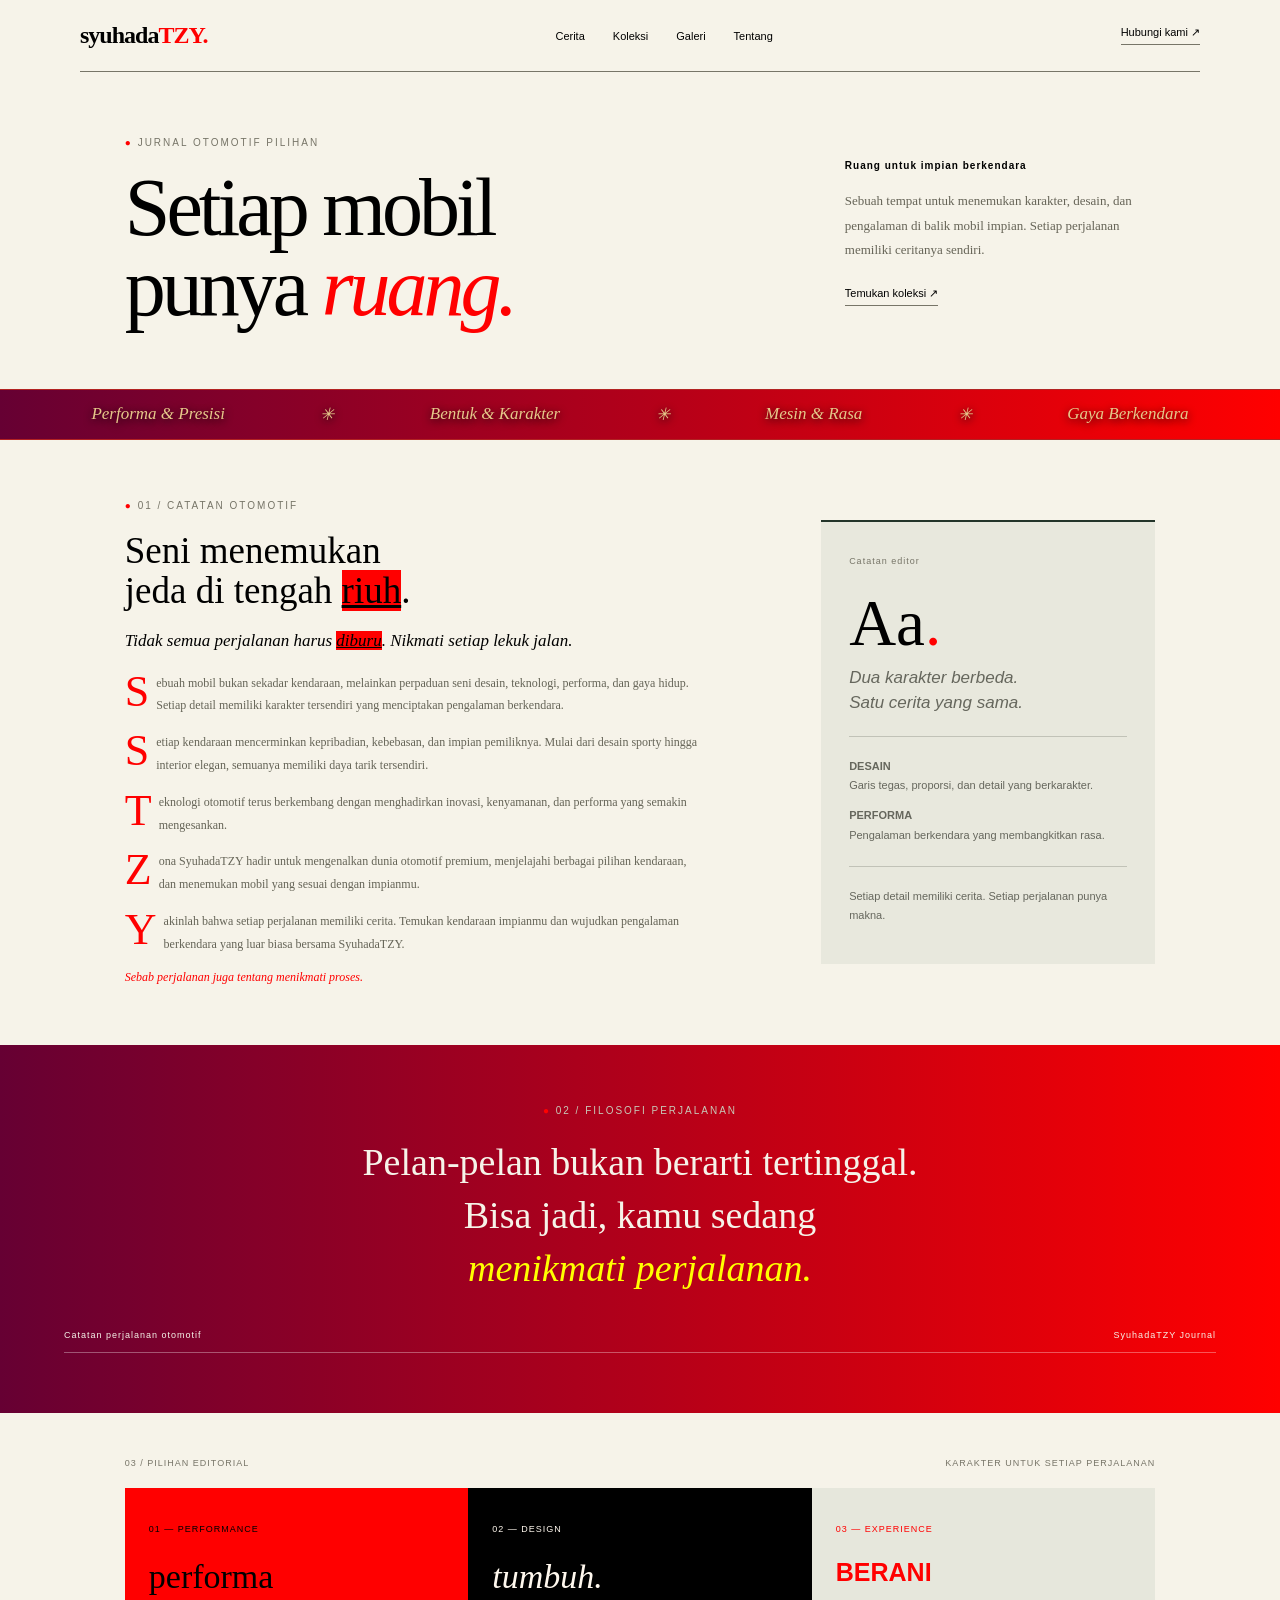
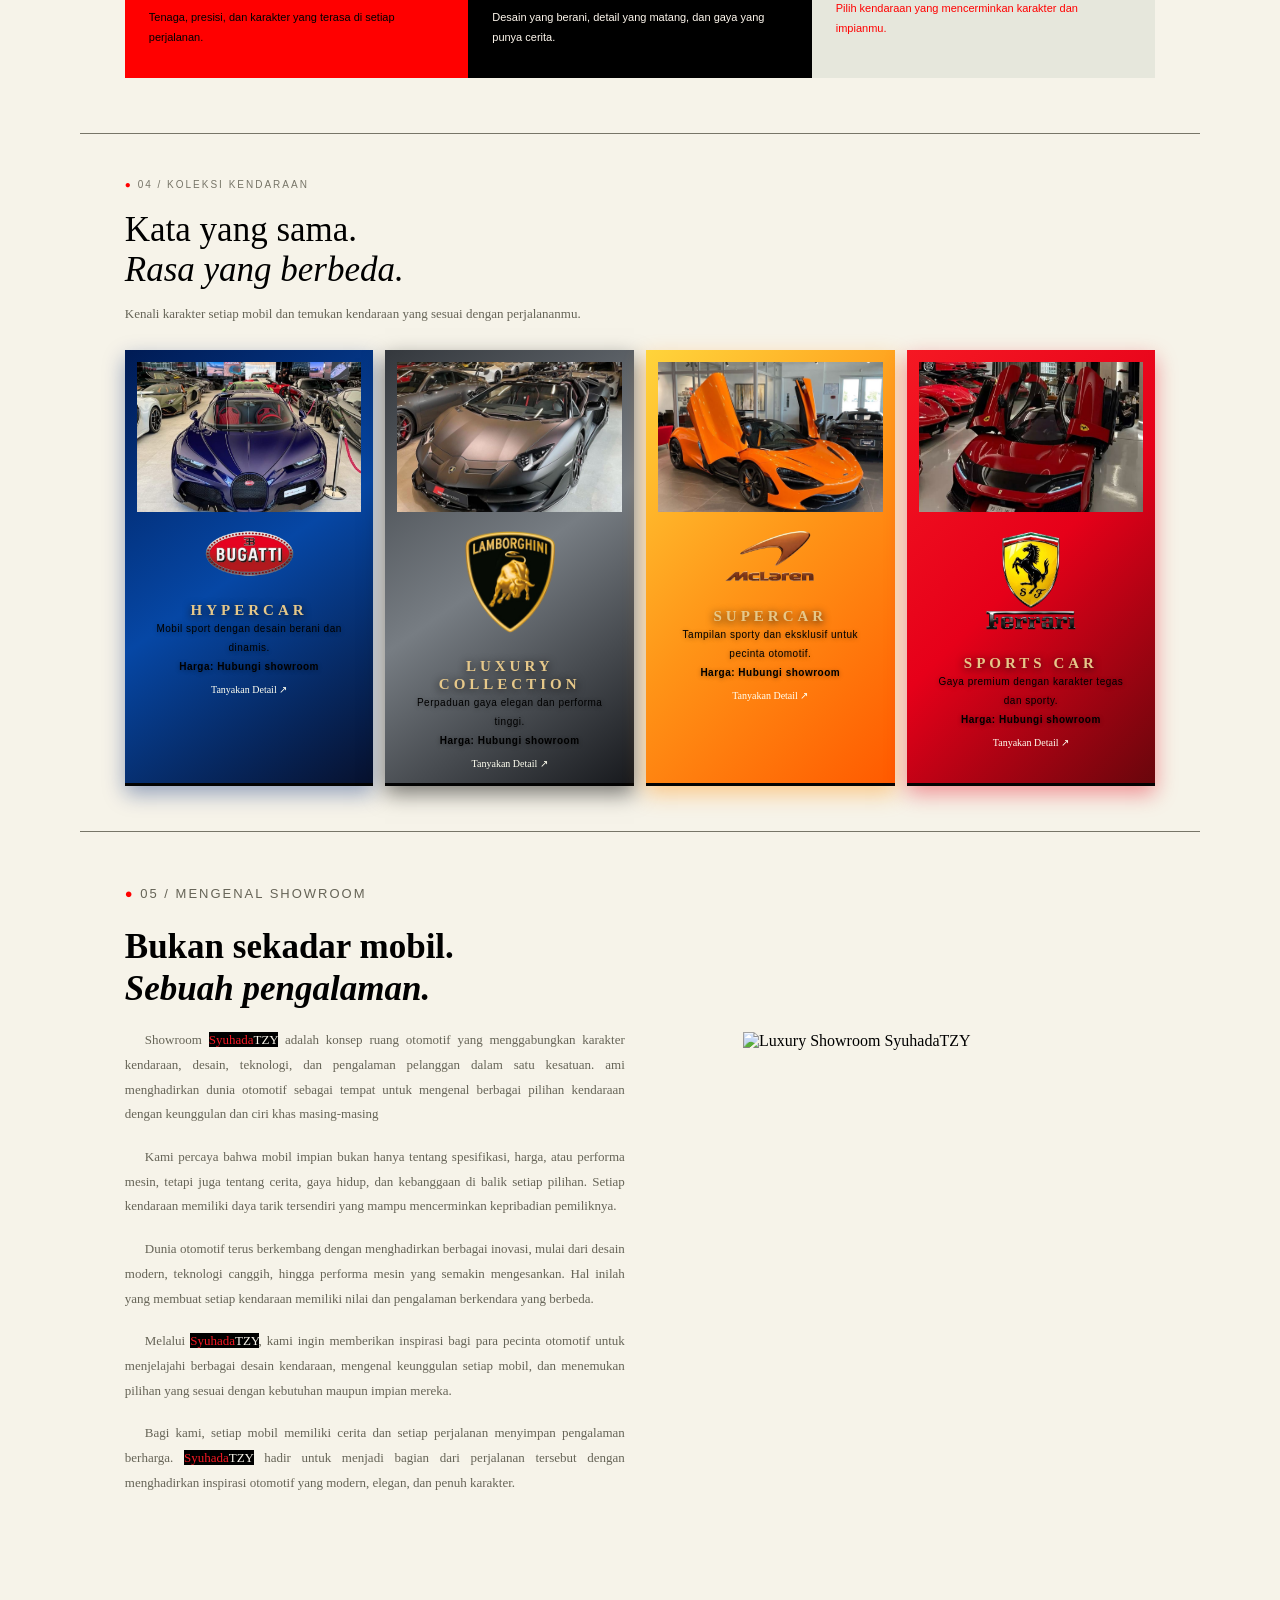
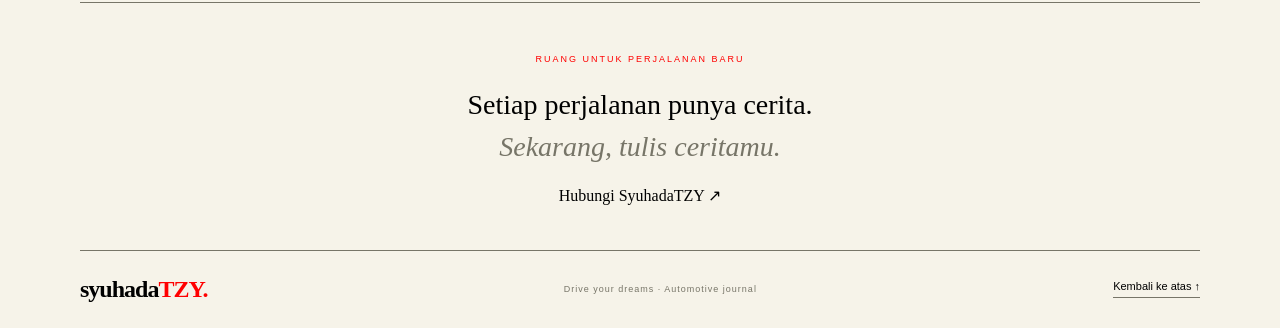
==== C1-WEBPRO/index.html @ 05272161 "Add files via upload" ====
<!DOCTYPE html>
<html lang="id">
<head>
<meta charset="UTF-8">
<meta name="viewport" content="width=device-width, initial-scale=1.0">
<title>SyuhadaTZY — Automotive Journal</title>

<style>
/*  Bahan Utama PENGATURAN DASAR  */
* {
    margin: 0;
    padding: 0;
    box-sizing: border-box;
}

html {
    scroll-behavior: smooth;
}

body {
    background: #f6f3e9;
    color: #000000;
    font-family: Georgia, "Times New Roman", serif;
}

a {
    color: inherit;
    text-decoration: none;
}

.container {
    width: 88%;
    max-width: 1120px;
    margin: auto;
}

/*  Bahan Judul  */
header {
    display: flex;
    justify-content: space-between;
    align-items: center;
    padding: 22px 0;
    border-bottom: 1px solid #777568;
}

.logo {
    font-size: 24px;
    font-weight: bold;
    letter-spacing: -1px;
}

.logo span {
    color: #FF0000;
}

nav {
    display: flex;
    gap: 28px;
}

nav a {
    font-family: Arial, sans-serif;
    font-size: 11px;
}

nav a:hover {
    color: #FF0000;
}

/*  Bahan BARIS 1 JURNAL  */
.hero {
    display: grid;
    grid-template-columns: 1.5fr 0.7fr;
    gap: 55px;
    align-items: center;
    padding: 65px 4% 60px;
}

.label {
    font-family: Arial, sans-serif;
    font-size: 10px;
    letter-spacing: 2px;
    color: #777568;
    margin-bottom: 20px;
    text-transform: uppercase;
}

.label::before {
    content: "● ";
    color: #FF0000;
}

.hero h1 {
    font-size: clamp(48px, 7vw, 82px);
    line-height: 0.98;
    letter-spacing: -4px;
    font-weight: normal;
}

.hero h1 em {
    color: #FF0000;
}

.hero-note h3 {
    font-family: Arial, sans-serif;
    font-size: 10px;
    letter-spacing: 1px;
    margin-bottom: 18px;
}

.hero-note p {
    font-size: 13px;
    line-height: 1.9;
    color: #666457;
    margin-bottom: 20px;
}

.link {
    display: inline-block;
    font-family: Arial, sans-serif;
    font-size: 11px;
    border-bottom: 1px solid #777568;
    padding-bottom: 5px;
}

/* Bahan BARIS 2 MENU Merah Kecil  */
.ribbon {
    display: flex;
    justify-content: space-around;
    align-items: center;
    gap: 15px;
    padding: 14px 4%;
    background: linear-gradient(90deg,
    #660033,
    #6e0030,
    #75002e,
    #7d002b,
    #850029,
    #8c0026,
    #940024,
    #9c0021,
    #a3001f,
    #ab001c,
    #b2001a,
    #ba0017,
    #c20014,
    #c90012,
    #d1000f,
    #d9000d,
    #e0000a,
    #e80008,
    #f00005,
    #f70003,
    #ff0000);
    border-top: 1px solid #B22222;
    border-bottom: 1px solid #B22222;
    overflow: hidden;
}

.ribbon span {
    white-space: nowrap;
    font-size: 17px;
    font-style: italic;
    color: #E6C88A;
    text-shadow: 0 2px 8px rgba(14, 13, 13, 0.973);
}

/* Bahan BARIS 3 CATATAN OTOMOTIF */
.feature {
    display: grid;
    grid-template-columns: 1.2fr 0.7fr;
    gap: 12%;
    align-items: center;
    padding: 60px 4%;
}

.feature h2 {
    font-size: 37px;
    font-weight: normal;
    line-height: 1.1;
    margin-bottom: 16px;
s {background-color: #ff0000; text-decoration: underline; text-decoration-color: #000000; }  
}



.lead {
    font-size: 17px;
    font-style: italic;
    line-height: 1.5;
    margin-bottom: 18px;
s {background-color: #ff0000; text-decoration: underline; text-decoration-color: #000000; }
}

.article-text {
    font-size: 12px;
    color: #656457;
    line-height: 1.9;
    margin-bottom: 14px;
}

.article-text::first-letter {
    float: left;
    font-size: 44px;
    color: #FF0000;
    padding-right: 7px;
    line-height: 0.9;
}

.red-text {
    color: #FF0000;
    font-size: 12px;
    font-style: italic;
}

/* Bahan BARIS 3 KECIL CATATAN EDITOR */
.spec-card {
    background: #e8e8dd;
    padding: 28px;
    border-top: 2px solid #24352a;
}

.spec-card small {
    font-family: Arial, sans-serif;
    font-size: 9px;
    letter-spacing: 1px;
    color: #777568;
}

.spec-card h2 {
    font-size: 65px;
    margin: 20px 0 5px;
}

.spec-card h2 span {
    color: #FF0000;
}

.spec-card .quote-text {
    font-size: 17px;
    font-style: italic;
    line-height: 1.5;
}

.spec-card hr {
    border: none;
    border-top: 1px solid #c1c2b7;
    margin: 20px 0;
}

.spec-card p {
    font-family: Arial, sans-serif;
    font-size: 11px;
    line-height: 1.8;
    color: #66675d;
    margin-bottom: 10px;
}

.spec-card {
    transition: 0.4s ease;
}

.spec-card:hover {
    background-color: #e8e8dd; color: #ff0000;
    box-shadow: 0 15px 30px rgba(0,0,0,0.35);
}

/* Bahan BARIS 4 MENU Merah Besar */
.quote {
    background: linear-gradient(90deg,
    #660033,
    #6e0030,
    #75002e,
    #7d002b,
    #850029,
    #8c0026,
    #940024,
    #9c0021,
    #a3001f,
    #ab001c,
    #b2001a,
    #ba0017,
    #c20014,
    #c90012,
    #d1000f,
    #d9000d,
    #e0000a,
    #e80008,
    #f00005,
    #f70003,
    #ff0000);
    color: #f6f3e9;
    text-align: center;
    padding: 60px 5%;
}

.quote .label {
    color: #c7c8b8;
}

.quote h2 {
    font-size: clamp(25px, 4vw, 38px);
    font-weight: normal;
    line-height: 1.4;
}

.quote h2 em {
    color: #FFFF00;
}

.quote-bottom {
    display: flex;
    justify-content: space-between;
    gap: 15px;
    margin-top: 35px;
    padding-bottom: 12px;
    border-bottom: 1px solid #ffffff55;
    font-family: Arial, sans-serif;
    font-size: 9px;
    letter-spacing: 1px;
}

/* Bahan BARIS 5 PILIHAN EDITORIAL */
.collection {
    padding: 45px 4% 55px;
}

.collection-heading {
    display: flex;
    justify-content: space-between;
    gap: 15px;
    margin-bottom: 20px;
}

.collection-heading p {
    font-family: Arial, sans-serif;
    font-size: 9px;
    letter-spacing: 1px;
    color: #777568;
    text-transform: uppercase;
}

.cards {
    display: grid;
    grid-template-columns: repeat(3, 1fr);
}

.card {
    padding: 28px 22px;
    min-height: 180px;
}

.card:nth-child(1) {
    background: #FF0000;
    color: #000000;
}

.card:nth-child(2) {
    background: #000000;
    color: #fff8ee;
}

.card:nth-child(3) {
    background: #e6e7dc;
    color: #FF0000;
}

.card small {
    font-family: Arial, sans-serif;
    font-size: 9px;
    letter-spacing: 1px;
}

.card h3 {
    font-size: 34px;
    margin: 22px 0 12px;
    font-weight: normal;
}

.card:nth-child(2) h3 {
    font-style: italic;
}

.card:nth-child(3) h3 {
    font-family: Arial, sans-serif;
    font-weight: bold;
    font-size: 25px;
}

.card p {
    font-family: Arial, sans-serif;
    font-size: 11px;
    line-height: 1.8;
}

.card {
    border: 2px solid transparent;
    transition: all 0.4s ease;
}

.card:nth-child(1):hover {
    background: #FF0000; 

    border-color: #E6C88A;
    transform: translateY(-8px);

    box-shadow:
        0 0 5px #ff3030,
        0 0 15px #ff3030,
        0 0 30px #ff0000cc;
}

.card:nth-child(2):hover {
    background: #000000;

    border-color: #E6C88A;
    transform: translateY(-8px);

    box-shadow:
        0 0 5px #a1a1a1,
        0 0 15px #444444,
        0 0 30px #000000c5;
}

.card:nth-child(3):hover {
    background: #e6e7dc;

    border-color: #E6C88A;
    transform: translateY(-8px);

    box-shadow:
        0 0 5px #ffffff,
        0 0 15px #dddddd,
        0 0 30px #ffffffb3;
}


.card:hover h2,
.card:hover h3,
.card:hover p {
    background: linear-gradient(
        90deg,
        #ff1744,
        #ff9100,
        #ffee00,
        #00e676,
        #00b0ff,
        #651fff,
        #e040fb
    );

    -webkit-background-clip: text;
    -webkit-text-fill-color: transparent;
    background-clip: text;

    transition: 0.4s ease;
}

/* Bahan BARIS 6 KOLEKSI KENDARAAN */
.gallery {
    padding: 45px 4%;
    border-top: 1px solid #777568;
}

.gallery h2 {
    font-size: 35px;
    font-weight: normal;
    margin: 12px 0;
}

.gallery-intro {
    font-size: 13px;
    color: #666457;
    line-height: 1.8;
    margin-bottom: 25px;
}

.cars {
    display: grid;
    grid-template-columns: repeat(3, 1fr);
    gap: 18px;
}



.car {
    border-bottom: 1px solid #777568;
    padding-bottom: 18px;
}


.car img {
    width: 100%;
    height: 190px;
    object-fit: cover;
    display: block;
    margin-bottom: 15px;
}


.car small {
    font-family: Arial, sans-serif;
    font-size: 9px;
    letter-spacing: 1px;
    color: #000000;
}

.car h3 {
    font-size: 23px;
    margin: 8px 0;
}

.car p {
    font-family: Arial, sans-serif;
    font-size: 10px;
    line-height: 1.8;
    color: #000000;
}

.cars {
    display: grid;
    grid-template-columns: repeat(4, minmax(0, 1fr));
    gap: 12px;
    width: 100%;
}

.car {
    min-width: 0;
    padding: 12px;
    text-align: center;
    background: #e8e8dd;
    border-bottom: 3px solid #030303;
}

/* Bahan Warna Kolom Mobil */
.car:nth-child(1) {
    background: linear-gradient(
        145deg,
        #001B54,
        #0647A5,
        #07112E
    );
    box-shadow: 0 8px 20px rgba(0, 40, 120, 0.4);
    color: #FFFFFF;
}


.car:nth-child(2) {
    background: linear-gradient(
        145deg,
        #34383D,
        #777D83,
        #17191D
    );
    box-shadow: 0 8px 20px rgba(0, 0, 0, 0.5);
    color: #FFFFFF;
}

.car:nth-child(3) {
    background: linear-gradient(
        135deg,
        #FFD43B,
        #FF9417,
        #FF5A00
    );
    box-shadow: 0 8px 20px rgba(255,148,23,0.45);
    color: #FFFFFF;
}

.car:nth-child(4) {
    background: linear-gradient(
        135deg,
        #f51823,
        #E60019,
        #69060c
    );
    box-shadow: 0 8px 20px rgba(230,0,25,0.4);
    color: #FFFFFF;
}

.car {
    transition: 0.4s ease;
}

.car:hover {
    transform: translateY(-8px);
    box-shadow: 0 15px 30px rgba(0,0,0,0.35);
}

/* Bahan Gambar Mobil */
.car > img {
    display: block;
    width: 100%;
    height: 150px;
    object-fit: cover;
    margin-bottom: auto;
}

/* Bahan Logo merek mobil */
.car .car-logo {
    margin: 10px;
    display: inline-block;
    width: 40%;
    max-width: 100%;
    height: auto;
    object-fit: contain;
}
br

/* Bahan Tulisan dan deskripsi */
.car h3 {
    margin: auto 0;
}

.car small {
     font-family: 'Georgia', serif;
    font-size: 15px;
    font-weight: bold;
    letter-spacing: 4px;
    color: #E6C88A;
    text-shadow: 0 2px 8px rgba(14, 13, 13, 0.973);
}

.car p {
    font-family: 'Segoe UI', Arial, sans-serif;
    font-size: 10px;
    font-weight: 400;
    line-height: 1.9;
    letter-spacing: 0.5px;
    color: #000000;
    text-align: center;
    text-shadow: 0 1px 4px rgba(0,0,0,0.35);
    padding: 0 12px;
}

.car a {
    display: inline-block;
    font-size: 10px;
    color:ivory;
    margin-top: 8px;
}


/* Tampilan HP */
@media (max-width: 600px) {
    .cars {
        grid-template-columns: repeat(2, minmax(0, 1fr));
    }
}

/* Bahan BARIS 7 MENGENAL/TENTANG SHOWROOM */
.about {
    border-top: 1px solid #777568;
    padding: 50px 4%;
    display: flex;
    flex-direction: row;
    align-items: flex-start;
    gap: 40px;
    box-sizing: border-box;
}

.about-text {
    flex: 1;
    min-width: 0;
}


.about h2 {
    font-size: 35px;
    line-height: 1.2;
    margin-bottom: 18px;
}


.about p {
    max-width: 500px;
    font-size: 13px;
    color: #666457;
    line-height: 1.9;
    text-align: justify;
    text-indent: 20px;
}


.about .label {
    text-indent: 0;
}


.about-image {
    width: 40%;
    flex-shrink: 0;
    margin-top: 150px;
}

.about-image img {
    width: 100%;
    height: 520px;
    display: block;
    object-fit: cover;
    object-position: center;
}


@media (max-width: 768px) {
    .about {
        flex-direction: column;
    }

    .about-text,
    .about-image {
        width: 100%;
        flex: 0 0 100%;
    }
}
/* Bahan PENUTUP */
.closing {
    border-top: 1px solid #777568;
    text-align: center;
    padding: 45px 15px;
}

.closing small {
    font-family: Arial, sans-serif;
    color: #FF0000;
    font-size: 9px;
    letter-spacing: 2px;
}

.closing h2 {
    font-size: 28px;
    line-height: 1.5;
    font-weight: normal;
    margin: 18px 0;
}

.closing h2 em {
    color: #777568;
}

/* Bahan FOOTER */
footer {
    display: flex;
    justify-content: space-between;
    align-items: center;
    gap: 20px;
    padding: 25px 0;
    border-top: 1px solid #777568;
}

footer p {
    font-family: Arial, sans-serif;
    font-size: 9px;
    letter-spacing: 1px;
    color: #777568;
}

/* Bahan pergerakan RESPONSIVE  */
@media (max-width: 700px) {
    .container {
        width: 90%;
    }

    header {
        flex-wrap: wrap;
        gap: 18px;
    }

    nav {
        order: 3;
        width: 100%;
        justify-content: space-between;
        gap: 10px;
    }

    .hero,
    .feature {
        grid-template-columns: 1fr;
        gap: 30px;
        padding: 40px 0;
    }

    .hero h1 {
        font-size: clamp(46px, 12vw, 68px);
        letter-spacing: -2px;
    }

    .ribbon {
        justify-content: flex-start;
        overflow-x: auto;
    }

    .feature h2 {
        font-size: 32px;
    }

    .cards,
    .cars {
        grid-template-columns: 1fr;
    }

    .card {
        min-height: 150px;
    }

    .car img {
        height: 230px;
    }

    .collection-heading {
        flex-direction: column;
    }

    .quote-bottom {
        flex-direction: column;
        align-items: flex-start;
    }

    footer {
        flex-wrap: wrap;
    }
}
</style>
</head>

<body>

<!-- JUDUL -->
<div class="container">
<header>
    <a href="#home" class="logo">
        syuhada<span>TZY.</span>
    </a>

    <nav>
        <a href="#cerita">Cerita</a>
        <a href="#koleksi">Koleksi</a>
        <a href="http://127.0.0.1:5500/PWEB1-main-main/C1-WEBPRO/produk.html">Galeri</a>
        <a href="#tentang">Tentang</a>
    </nav>

    <a href="#kontak" class="link">Hubungi kami ↗</a>
</header>

<!-- BARIS 1 JURNAL -->
<section class="hero" id="home">
    <div>
        <p class="label">Jurnal otomotif pilihan</p>

        <h1>
            Setiap mobil<br>
            punya <em>ruang.</em>
        </h1>
    </div>

    <div class="hero-note">
        <h3>Ruang untuk impian berkendara</h3>

        <p>
            Sebuah tempat untuk menemukan karakter,
            desain, dan pengalaman di balik mobil impian.
            Setiap perjalanan memiliki ceritanya sendiri.
        </p>

        <a href="#koleksi" class="link">
            Temukan koleksi <span>↗</span>
        </a>
    </div>
</section>
</div>

<!-- BARIS 2 MENU Merah Kecil -->
<div class="ribbon">
    <span>Performa &amp; Presisi</span>
    <span>✳</span>
    <span>Bentuk &amp; Karakter</span>
    <span>✳</span>
    <span>Mesin &amp; Rasa</span>
    <span>✳</span>
    <span>Gaya Berkendara</span>
</div>

<div class="container">

<!-- BARIS 3 CATATAN OTOMOTIF -->
<section class="feature" id="cerita">
    <article>
        <p class="label">01 / Catatan otomotif</p>

        <h2>
            Seni menemukan<br>
            jeda di tengah <s>riuh</s>.
        </h2>

        <p class="lead">
            Tidak semua perjalanan harus <s>diburu</s>.
            Nikmati setiap lekuk jalan.
        </p>

        <p class="article-text">
            Sebuah mobil bukan sekadar kendaraan, melainkan perpaduan seni desain, teknologi, performa, dan gaya hidup. Setiap detail memiliki karakter tersendiri yang menciptakan pengalaman berkendara.
        </p>

        <p class="article-text">
           Setiap kendaraan mencerminkan kepribadian, kebebasan, dan impian pemiliknya. Mulai dari desain sporty hingga interior elegan, semuanya memiliki daya tarik tersendiri.
        </p>

        <p class="article-text">
            Teknologi otomotif terus berkembang dengan menghadirkan inovasi, kenyamanan, dan performa yang semakin mengesankan.
        </p>

        <p class="article-text">
            Zona SyuhadaTZY hadir untuk mengenalkan dunia otomotif premium, menjelajahi berbagai pilihan kendaraan, dan menemukan mobil yang sesuai dengan impianmu.
        </p>

        <p class="article-text">
            Yakinlah bahwa setiap perjalanan memiliki cerita. Temukan kendaraan impianmu dan wujudkan pengalaman berkendara yang luar biasa bersama SyuhadaTZY.
        </p>

        <p class="red-text">
            Sebab perjalanan juga tentang menikmati proses.
        </p>
    </article>

    <!-- BARIS 3 KECIL CATATAN EDITOR -->
    <aside class="spec-card">
        <small>Catatan editor</small>

        <h2>Aa<span>.</span></h2>

        <p class="quote-text">
            Dua karakter berbeda.<br>
            Satu cerita yang sama.
        </p>

        <hr>

        <p>
            <strong>DESAIN</strong><br>
            Garis tegas, proporsi, dan detail yang berkarakter.
        </p>

        <p>
            <strong>PERFORMA</strong><br>
            Pengalaman berkendara yang membangkitkan rasa.
        </p>

        <hr>

        <p>
            Setiap detail memiliki cerita.
            Setiap perjalanan punya makna.
        </p>
    </aside>
</section>
</div>

<!-- BARIS 4 MENU Merah Besar -->
<section class="quote">
    <p class="label">02 / Filosofi perjalanan</p>

    <h2>
        Pelan-pelan bukan berarti tertinggal.<br>
        Bisa jadi, kamu sedang<br>
        <em>menikmati perjalanan.</em>
    </h2>

    <div class="quote-bottom">
        <span>Catatan perjalanan otomotif</span>
        <span>SyuhadaTZY Journal</span>
    </div>
</section>

<div class="container">

<!-- BARIS 5 PILIHAN EDITORIAL -->
<section class="collection" id="koleksi">
    <div class="collection-heading">
        <p>03 / Pilihan editorial</p>
        <p>Karakter untuk setiap perjalanan</p>
    </div>

    <div class="cards">
        <article class="card">
            <small>01 — PERFORMANCE</small>
            <h3>performa</h3>
            <p>
                Tenaga, presisi, dan karakter
                yang terasa di setiap perjalanan.
            </p>
        </article>

        <article class="card">
            <small>02 — DESIGN</small>
            <h3>tumbuh.</h3>
            <p>
                Desain yang berani, detail yang matang,
                dan gaya yang punya cerita.
            </p>
        </article>

        <article class="card">
            <small>03 — EXPERIENCE</small>
            <h3>BERANI</h3>
            <p>
                Pilih kendaraan yang mencerminkan
                karakter dan impianmu.
            </p>
        </article>
    </div>
</section>

<!-- BARIS 6 KOLEKSI KENDARAAN -->
<section class="gallery" id="galeri">
    <p class="label">04 / Koleksi kendaraan</p>

    <h2>Kata yang sama.<br><em>Rasa yang berbeda.</em></h2>

    <p class="gallery-intro">
        Kenali karakter setiap mobil dan temukan
        kendaraan yang sesuai dengan perjalananmu.
    </p>
 
<div class="cars">

    <article class="car">
        <img src="image/buggati shw.jpg" alt="Bugatti">
        <h3>
            <img src="image/bgt_logo-removebg-preview.png"
                 alt="Logo Bugatti" class="car-logo">
        </h3>
        <small>HYPERCAR</small>
        <p>Mobil sport dengan desain berani dan dinamis.</p>
        <p><b>Harga: Hubungi showroom</b></p>
        <a href="#kontak">Tanyakan Detail ↗</a>
    </article>

    <article class="car">
        <img src="image/lamborgini shw 2.jpg" alt="Lamborghini">
        <h3>
            <img src="image/lbr_logo-removebg-preview.png"
                 alt="Logo Lamborghini" class="car-logo">
        </h3>
        <small>LUXURY COLLECTION</small>
        <p>Perpaduan gaya elegan dan performa tinggi.</p>
        <p><b>Harga: Hubungi showroom</b></p>
        <a href="#kontak">Tanyakan Detail ↗</a>
    </article>

    <article class="car">
        <img src="image/mc laren shw.jpg" alt="McLaren">
        <h3>
            <img src="image/mc_logo-removebg-preview.png"
                 alt="Logo McLaren" class="car-logo">
        </h3>
        <small>SUPERCAR</small>
        <p>Tampilan sporty dan eksklusif untuk pecinta otomotif.</p>
        <p><b>Harga: Hubungi showroom</b></p>
        <a href="#kontak">Tanyakan Detail ↗</a>
    </article>

    <article class="car">
        <img src="image/ferrari shw.jpg" alt="Ferrari">
        <h3>
            <img src="image/fr_logo-removebg-preview.png"
                 alt="Logo Ferrari" class="car-logo">
        </h3>
        <small>SPORTS CAR</small>
        <p>Gaya premium dengan karakter tegas dan sporty.</p>
        <p><b>Harga: Hubungi showroom</b></p>
        <a href="#kontak">Tanyakan Detail ↗</a>
    </article>

</div>

</section>

<!-- BARIS 7 MENGENAL/TENTANG SHOWROOM -->
<section class="about" id="tentang">

    <div class="about-text">

        <p class="label">05 / Mengenal showroom</p>

        <h2>
            Bukan sekadar mobil.<br>
            <em>Sebuah pengalaman.</em>
        </h2>

        <p>
            Showroom <span style="background-color: #000000;"><span style="color: #f51823;">Syuhada</span><span style="color: #f6f3e9;">TZY</span></span> adalah konsep ruang otomotif yang menggabungkan karakter
            kendaraan, desain, teknologi, dan pengalaman pelanggan dalam satu kesatuan.
            ami menghadirkan dunia otomotif sebagai tempat untuk mengenal berbagai pilihan
            kendaraan dengan keunggulan dan ciri khas masing-masing
        </p>
        <br>
        <p>
            Kami percaya bahwa mobil impian bukan hanya tentang spesifikasi,
            harga, atau performa mesin, tetapi juga tentang cerita, gaya hidup,
            dan kebanggaan di balik setiap pilihan. Setiap kendaraan memiliki
            daya tarik tersendiri yang mampu mencerminkan kepribadian pemiliknya.
        </p>
        <br>
        <p>
            Dunia otomotif terus berkembang dengan menghadirkan berbagai inovasi,
            mulai dari desain modern, teknologi canggih, hingga performa mesin yang semakin mengesankan.
            Hal inilah yang membuat setiap kendaraan memiliki nilai dan pengalaman berkendara yang berbeda.
        </p>
        <br>
        <p>
            Melalui <span style="background-color: #000000;"><span style="color: #f51823;">Syuhada</span><span style="color: #f6f3e9;">TZY</span></span>, kami ingin memberikan inspirasi bagi para pecinta otomotif untuk menjelajahi berbagai
            desain kendaraan, mengenal keunggulan setiap mobil, dan menemukan pilihan yang sesuai dengan kebutuhan maupun impian mereka.
        </p>
        <br>
        <p>
            Bagi kami, setiap mobil memiliki cerita dan setiap perjalanan menyimpan pengalaman berharga.
            <span style="background-color: #000000;"><span style="color: #f51823;">Syuhada</span><span style="color: #f6f3e9;">TZY</span></span> hadir untuk menjadi bagian dari perjalanan tersebut dengan menghadirkan inspirasi
            otomotif yang modern, elegan, dan penuh karakter.
        </p>

    </div>

    <div class="about-image">
        <img src="image/Luxury POTRET.png" alt="Luxury Showroom SyuhadaTZY">
    </div>

</section>

<!-- PENUTUP -->
<section class="closing" id="kontak">
    <small>RUANG UNTUK PERJALANAN BARU</small>

    <h2>
        Setiap perjalanan punya cerita.<br>
        <em>Sekarang, tulis ceritamu.</em>
    </h2>

    <a href="http://127.0.0.1:5500/PWEB1-main-main/C1-WEBPRO/Utama.html">
        Hubungi SyuhadaTZY ↗
    </a>
</section>

<!-- FOOTER -->
<footer>
    <a href="#home" class="logo">
        syuhada<span>TZY.</span>
    </a>

    <p>Drive your dreams · Automotive journal</p>

    <a href="#home" class="link">Kembali ke atas ↑</a>
</footer>

</div>
</body>
</html>
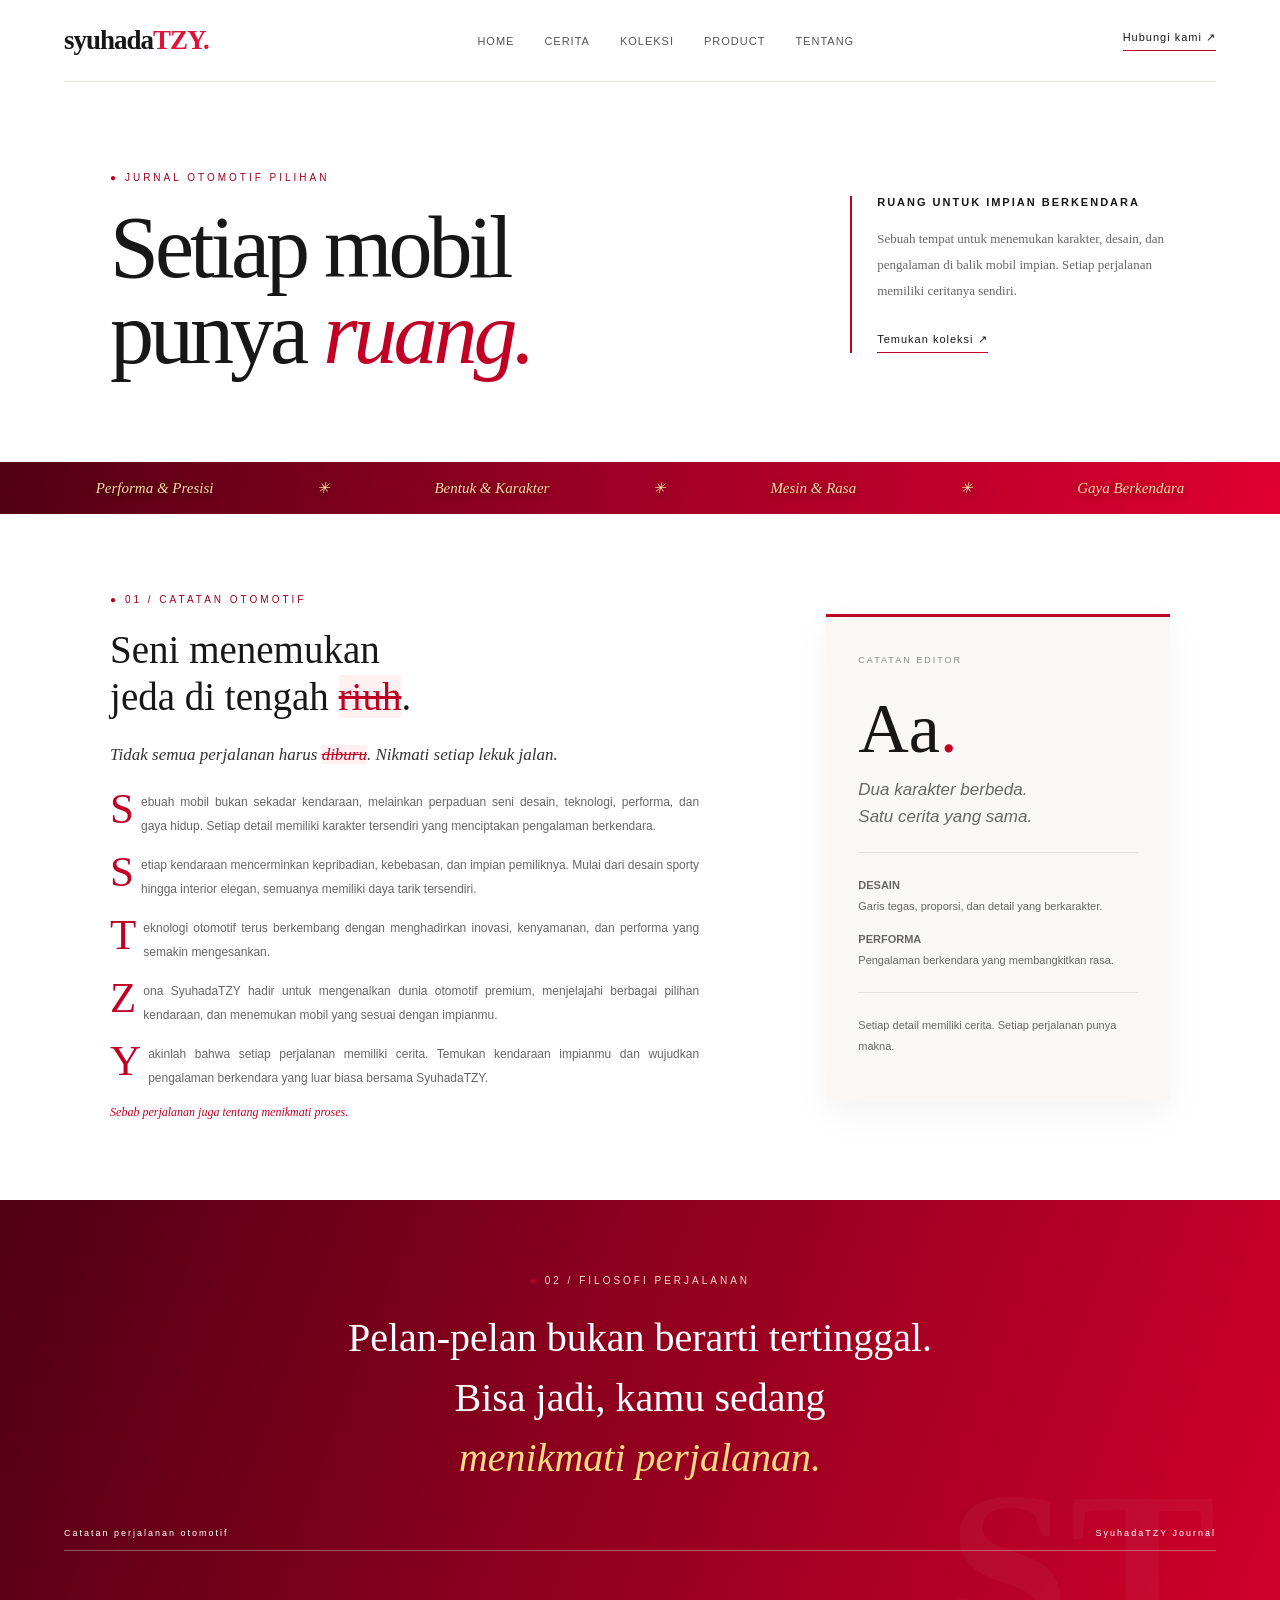
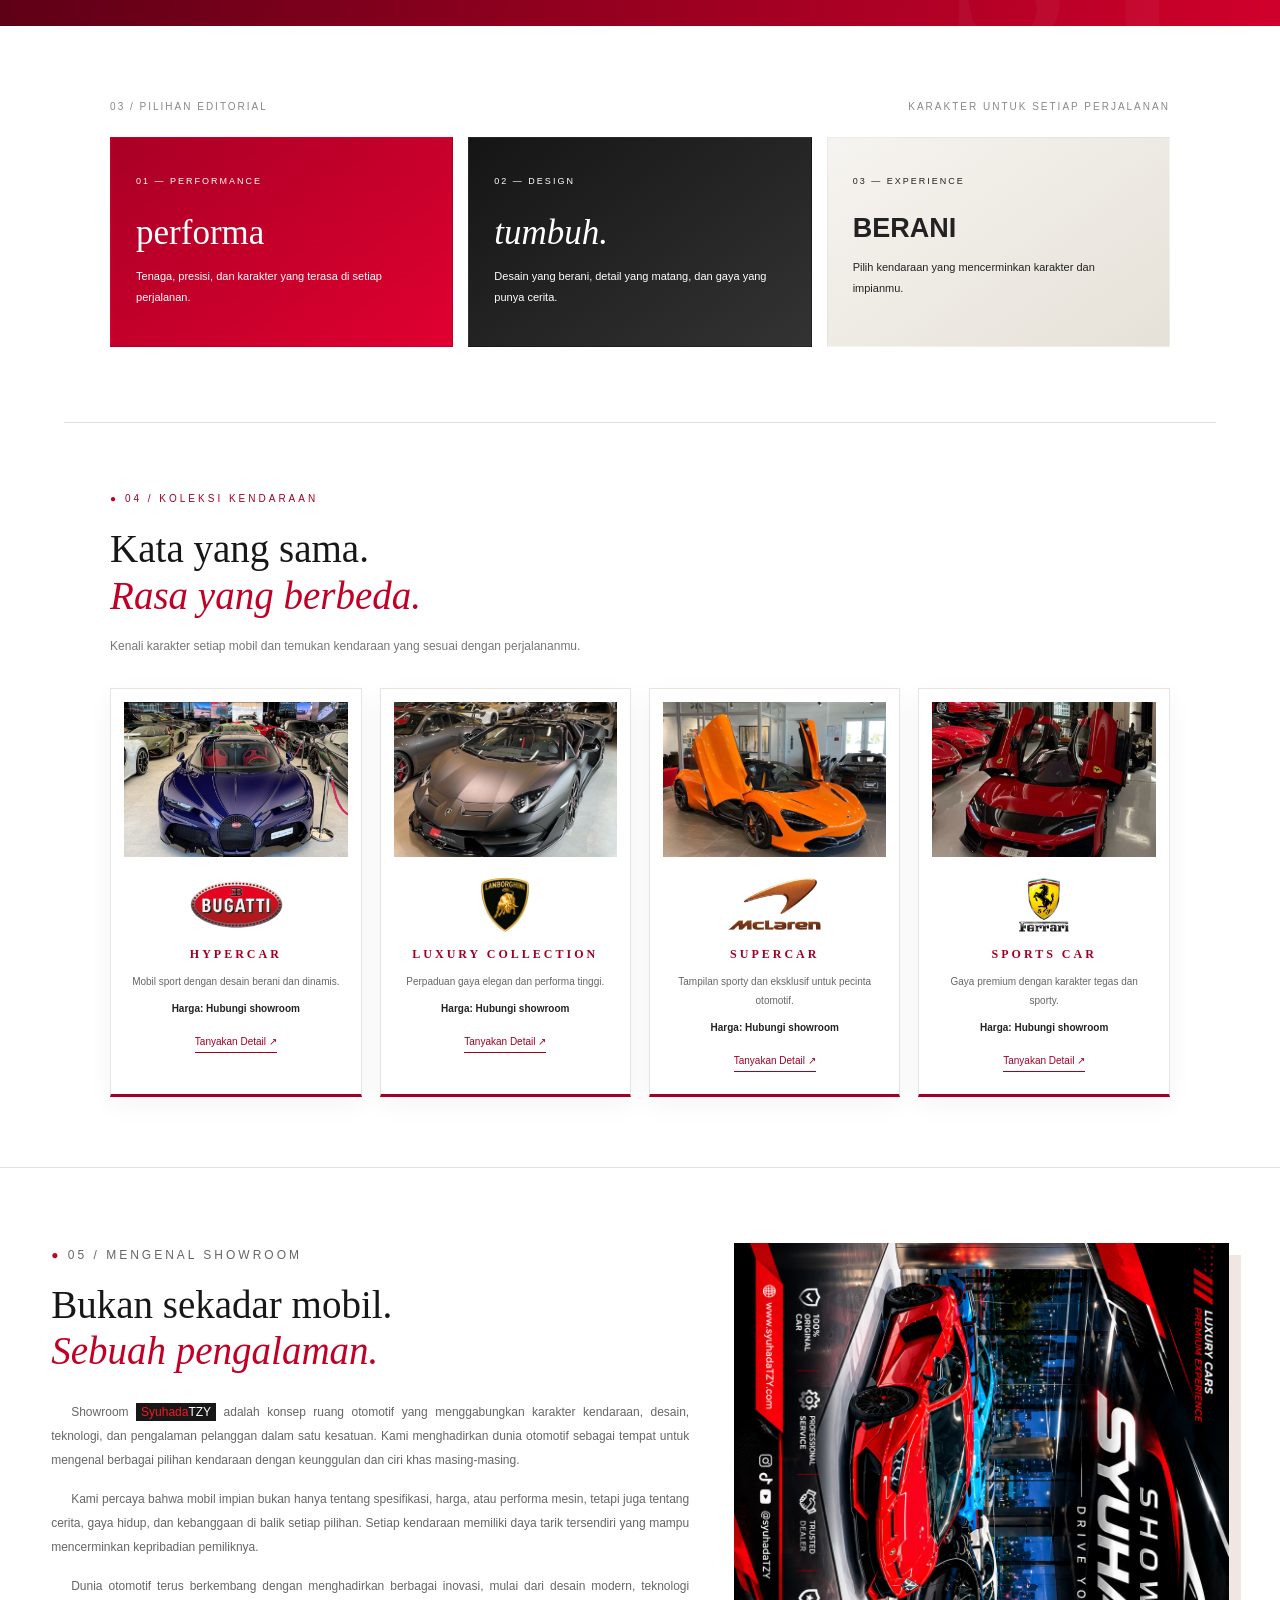
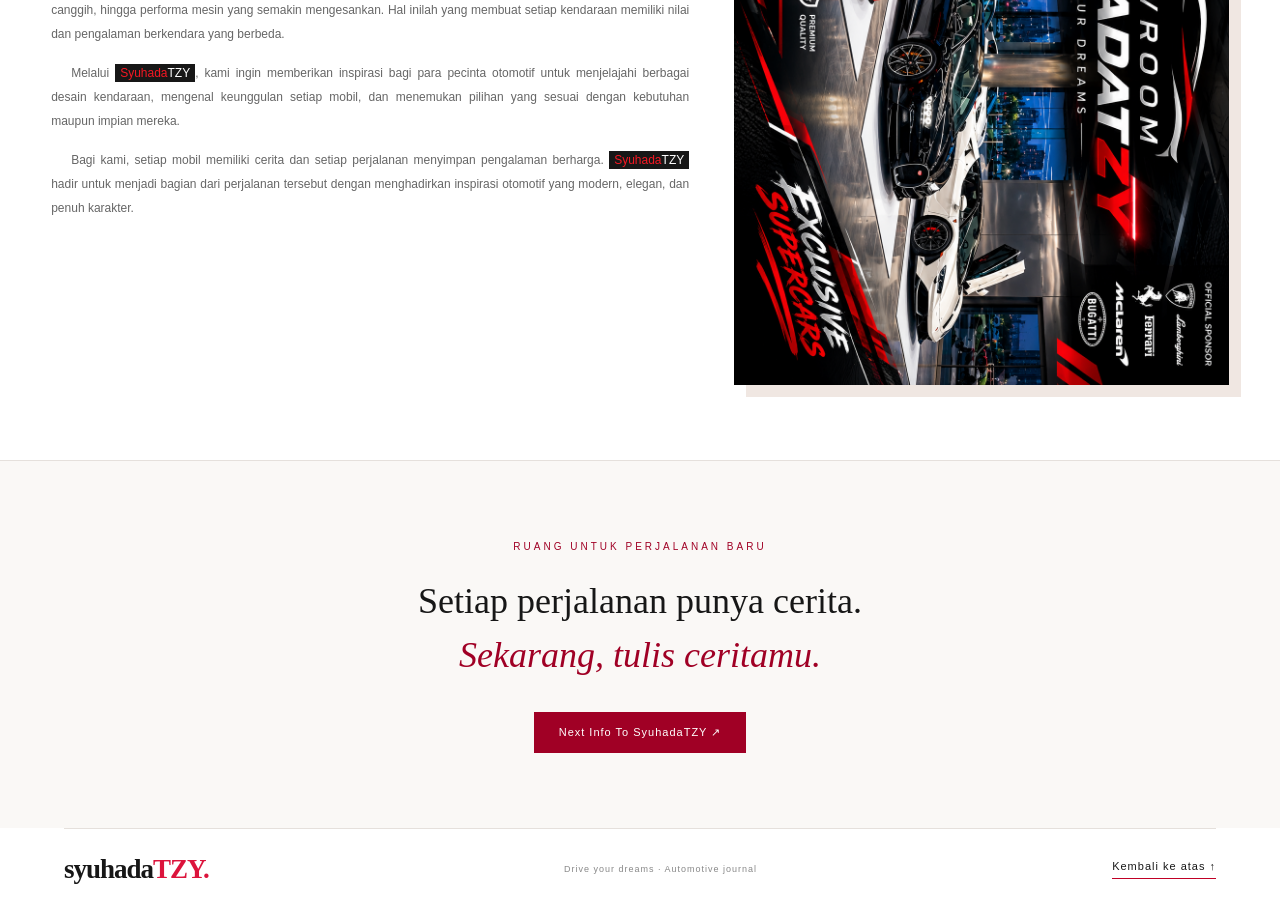
==== commit e4aa87d3: "perubahan prgm" ====
--- a/C1-WEBPRO/index.html
+++ b/C1-WEBPRO/index.html
@@ -1,3 +1,4 @@
+
 <!DOCTYPE html>
 <html lang="id">
 <head>
@@ -6,7 +7,9 @@
 <title>SyuhadaTZY — Automotive Journal</title>
 
 <style>
-/*  Bahan Utama PENGATURAN DASAR  */
+/* =================================
+   1. PENGATURAN DASAR
+================================= */
 * {
     margin: 0;
     padding: 0;
@@ -18,8 +21,8 @@
 }
 
 body {
-    background: #f6f3e9;
-    color: #000000;
+    background: #ffffff;
+    color: #171717;
     font-family: Georgia, "Times New Roman", serif;
 }
 
@@ -29,397 +32,217 @@
 }
 
 .container {
-    width: 88%;
-    max-width: 1120px;
+    width: 90%;
+    max-width: 1200px;
     margin: auto;
 }
 
-/*  Bahan Judul  */
+/* =================================
+   2. HEADER DAN NAVIGASI
+================================= */
 header {
     display: flex;
     justify-content: space-between;
     align-items: center;
-    padding: 22px 0;
-    border-bottom: 1px solid #777568;
+    padding: 25px 0;
+    border-bottom: 1px solid #e5e0dc;
 }
 
 .logo {
-    font-size: 24px;
+    font-size: 27px;
     font-weight: bold;
     letter-spacing: -1px;
+    color: #171717;
 }
 
 .logo span {
-    color: #FF0000;
+    color: crimson;
 }
 
 nav {
     display: flex;
-    gap: 28px;
+    gap: 30px;
 }
 
 nav a {
     font-family: Arial, sans-serif;
     font-size: 11px;
+    letter-spacing: 1px;
+    text-transform: uppercase;
+    color: #555;
+    transition: 0.3s;
 }
 
 nav a:hover {
-    color: #FF0000;
-}
-
-/*  Bahan BARIS 1 JURNAL  */
+    color: #c00025;
+}
+
+.link {
+    display: inline-block;
+    font-family: Arial, sans-serif;
+    font-size: 11px;
+    letter-spacing: 1px;
+    border-bottom: 1px solid #c00025;
+    padding-bottom: 6px;
+    transition: 0.3s;
+}
+
+.link:hover {
+    color: #c00025;
+    letter-spacing: 2px;
+}
+
+/* =================================
+   3. HERO SECTION
+================================= */
 .hero {
     display: grid;
     grid-template-columns: 1.5fr 0.7fr;
     gap: 55px;
     align-items: center;
-    padding: 65px 4% 60px;
+    padding: 90px 4% 85px;
 }
 
 .label {
     font-family: Arial, sans-serif;
     font-size: 10px;
-    letter-spacing: 2px;
-    color: #777568;
-    margin-bottom: 20px;
+    letter-spacing: 3px;
+    color: #a00020;
+    margin-bottom: 22px;
     text-transform: uppercase;
 }
 
 .label::before {
     content: "● ";
-    color: #FF0000;
+    color: #c00025;
 }
 
 .hero h1 {
-    font-size: clamp(48px, 7vw, 82px);
+    font-size: clamp(48px, 7vw, 88px);
     line-height: 0.98;
     letter-spacing: -4px;
     font-weight: normal;
+    color: #171717;
 }
 
 .hero h1 em {
-    color: #FF0000;
+    color: #c00025;
+}
+
+.hero-note {
+    border-left: 2px solid #c00025;
+    padding-left: 25px;
 }
 
 .hero-note h3 {
     font-family: Arial, sans-serif;
-    font-size: 10px;
-    letter-spacing: 1px;
+    font-size: 11px;
+    letter-spacing: 2px;
     margin-bottom: 18px;
+    text-transform: uppercase;
 }
 
 .hero-note p {
     font-size: 13px;
-    line-height: 1.9;
-    color: #666457;
-    margin-bottom: 20px;
-}
-
-.link {
-    display: inline-block;
-    font-family: Arial, sans-serif;
-    font-size: 11px;
-    border-bottom: 1px solid #777568;
-    padding-bottom: 5px;
-}
-
-/* Bahan BARIS 2 MENU Merah Kecil  */
+    line-height: 2;
+    color: #666;
+    margin-bottom: 25px;
+}
+
+/* =================================
+   4. RIBBON / BARIS MOTTO
+================================= */
 .ribbon {
     display: flex;
     justify-content: space-around;
     align-items: center;
     gap: 15px;
-    padding: 14px 4%;
-    background: linear-gradient(90deg,
-    #660033,
-    #6e0030,
-    #75002e,
-    #7d002b,
-    #850029,
-    #8c0026,
-    #940024,
-    #9c0021,
-    #a3001f,
-    #ab001c,
-    #b2001a,
-    #ba0017,
-    #c20014,
-    #c90012,
-    #d1000f,
-    #d9000d,
-    #e0000a,
-    #e80008,
-    #f00005,
-    #f70003,
-    #ff0000);
-    border-top: 1px solid #B22222;
-    border-bottom: 1px solid #B22222;
+    padding: 17px 4%;
+    background: linear-gradient(100deg, #520013, #a00025, #e00030);
     overflow: hidden;
 }
 
 .ribbon span {
     white-space: nowrap;
-    font-size: 17px;
+    font-size: 15px;
     font-style: italic;
-    color: #E6C88A;
-    text-shadow: 0 2px 8px rgba(14, 13, 13, 0.973);
-}
-
-/* Bahan BARIS 3 CATATAN OTOMOTIF */
+    color: #f6dca1;
+    text-shadow: 0 2px 8px #00000070;
+}
+
+/* =================================
+   5. FEATURE / CATATAN OTOMOTIF
+================================= */
 .feature {
     display: grid;
     grid-template-columns: 1.2fr 0.7fr;
     gap: 12%;
     align-items: center;
-    padding: 60px 4%;
+    padding: 80px 4%;
 }
 
 .feature h2 {
-    font-size: 37px;
+    font-size: 39px;
     font-weight: normal;
-    line-height: 1.1;
-    margin-bottom: 16px;
-s {background-color: #ff0000; text-decoration: underline; text-decoration-color: #000000; }  
-}
-
-
+    line-height: 1.2;
+    margin-bottom: 20px;
+}
+
+.feature h2 s,
+.lead s {
+    background: #fff0f2;
+    color: #c00025;
+    text-decoration-color: #c00025;
+}
 
 .lead {
     font-size: 17px;
     font-style: italic;
-    line-height: 1.5;
-    margin-bottom: 18px;
-s {background-color: #ff0000; text-decoration: underline; text-decoration-color: #000000; }
+    line-height: 1.6;
+    margin-bottom: 22px;
+    color: #333;
 }
 
 .article-text {
+    font-family: Arial, sans-serif;
     font-size: 12px;
-    color: #656457;
-    line-height: 1.9;
-    margin-bottom: 14px;
+    color: #666;
+    line-height: 2;
+    margin-bottom: 15px;
+    text-align: justify;
 }
 
 .article-text::first-letter {
     float: left;
-    font-size: 44px;
-    color: #FF0000;
+    font-family: Georgia, serif;
+    font-size: 43px;
+    color: #c00025;
     padding-right: 7px;
     line-height: 0.9;
 }
 
 .red-text {
-    color: #FF0000;
+    color: #c00025;
     font-size: 12px;
     font-style: italic;
 }
 
-/* Bahan BARIS 3 KECIL CATATAN EDITOR */
+/* =================================
+   6. EDITORIAL CARD
+================================= */
 .spec-card {
-    background: #e8e8dd;
-    padding: 28px;
-    border-top: 2px solid #24352a;
-}
-
-.spec-card small {
-    font-family: Arial, sans-serif;
-    font-size: 9px;
-    letter-spacing: 1px;
-    color: #777568;
-}
-
-.spec-card h2 {
-    font-size: 65px;
-    margin: 20px 0 5px;
-}
-
-.spec-card h2 span {
-    color: #FF0000;
-}
-
-.spec-card .quote-text {
-    font-size: 17px;
-    font-style: italic;
-    line-height: 1.5;
-}
-
-.spec-card hr {
-    border: none;
-    border-top: 1px solid #c1c2b7;
-    margin: 20px 0;
-}
-
-.spec-card p {
-    font-family: Arial, sans-serif;
-    font-size: 11px;
-    line-height: 1.8;
-    color: #66675d;
-    margin-bottom: 10px;
-}
-
-.spec-card {
+    background: #faf8f6;
+    padding: 32px;
+    border-top: 3px solid #c00025;
+    box-shadow: 0 12px 35px #0000000d;
     transition: 0.4s ease;
 }
 
 .spec-card:hover {
-    background-color: #e8e8dd; color: #ff0000;
-    box-shadow: 0 15px 30px rgba(0,0,0,0.35);
-}
-
-/* Bahan BARIS 4 MENU Merah Besar */
-.quote {
-    background: linear-gradient(90deg,
-    #660033,
-    #6e0030,
-    #75002e,
-    #7d002b,
-    #850029,
-    #8c0026,
-    #940024,
-    #9c0021,
-    #a3001f,
-    #ab001c,
-    #b2001a,
-    #ba0017,
-    #c20014,
-    #c90012,
-    #d1000f,
-    #d9000d,
-    #e0000a,
-    #e80008,
-    #f00005,
-    #f70003,
-    #ff0000);
-    color: #f6f3e9;
-    text-align: center;
-    padding: 60px 5%;
-}
-
-.quote .label {
-    color: #c7c8b8;
-}
-
-.quote h2 {
-    font-size: clamp(25px, 4vw, 38px);
-    font-weight: normal;
-    line-height: 1.4;
-}
-
-.quote h2 em {
-    color: #FFFF00;
-}
-
-.quote-bottom {
-    display: flex;
-    justify-content: space-between;
-    gap: 15px;
-    margin-top: 35px;
-    padding-bottom: 12px;
-    border-bottom: 1px solid #ffffff55;
-    font-family: Arial, sans-serif;
-    font-size: 9px;
-    letter-spacing: 1px;
-}
-
-/* Bahan BARIS 5 PILIHAN EDITORIAL */
-.collection {
-    padding: 45px 4% 55px;
-}
-
-.collection-heading {
-    display: flex;
-    justify-content: space-between;
-    gap: 15px;
-    margin-bottom: 20px;
-}
-
-.collection-heading p {
-    font-family: Arial, sans-serif;
-    font-size: 9px;
-    letter-spacing: 1px;
-    color: #777568;
-    text-transform: uppercase;
-}
-
-.cards {
-    display: grid;
-    grid-template-columns: repeat(3, 1fr);
-}
-
-.card {
-    padding: 28px 22px;
-    min-height: 180px;
-}
-
-.card:nth-child(1) {
-    background: #FF0000;
-    color: #000000;
-}
-
-.card:nth-child(2) {
-    background: #000000;
-    color: #fff8ee;
-}
-
-.card:nth-child(3) {
-    background: #e6e7dc;
-    color: #FF0000;
-}
-
-.card small {
-    font-family: Arial, sans-serif;
-    font-size: 9px;
-    letter-spacing: 1px;
-}
-
-.card h3 {
-    font-size: 34px;
-    margin: 22px 0 12px;
-    font-weight: normal;
-}
-
-.card:nth-child(2) h3 {
-    font-style: italic;
-}
-
-.card:nth-child(3) h3 {
-    font-family: Arial, sans-serif;
-    font-weight: bold;
-    font-size: 25px;
-}
-
-.card p {
-    font-family: Arial, sans-serif;
-    font-size: 11px;
-    line-height: 1.8;
-}
-
-.card {
-    border: 2px solid transparent;
-    transition: all 0.4s ease;
-}
-
-.card:nth-child(1):hover {
-    background: #FF0000; 
-
-    border-color: #E6C88A;
-    transform: translateY(-8px);
-
-    box-shadow:
-        0 0 5px #ff3030,
-        0 0 15px #ff3030,
-        0 0 30px #ff0000cc;
-}
-
-.card:nth-child(2):hover {
-    background: #000000;
-
-    border-color: #E6C88A;
-    transform: translateY(-8px);
-
-    box-shadow:
-        0 0 5px #a1a1a1,
-        0 0 15px #444444,
-        0 0 30px #000000c5;
+    transform: translateY(-7px);
+    box-shadow: 0 18px 40px #00000018;
+    background: #fff;
+
 }
 
 .card:nth-child(3):hover {
@@ -456,207 +279,305 @@
     transition: 0.4s ease;
 }
 
-/* Bahan BARIS 6 KOLEKSI KENDARAAN */
-.gallery {
-    padding: 45px 4%;
-    border-top: 1px solid #777568;
-}
-
-.gallery h2 {
-    font-size: 35px;
+.spec-card small {
+    font-family: Arial, sans-serif;
+    font-size: 9px;
+    letter-spacing: 2px;
+    color: #888;
+}
+
+.spec-card h2 {
+    font-size: 70px;
+    margin: 20px 0 5px;
+}
+
+.spec-card h2 span {
+    color: #c00025;
+}
+
+.spec-card .quote-text {
+    font-size: 17px;
+    font-style: italic;
+    line-height: 1.6;
+}
+
+.spec-card hr {
+    border: none;
+    border-top: 1px solid #e5e0dc;
+    margin: 22px 0;
+}
+
+.spec-card p {
+    font-family: Arial, sans-serif;
+    font-size: 11px;
+    line-height: 1.9;
+    color: #666;
+    margin-bottom: 12px;
+}
+
+/* =================================
+   7. QUOTE / FILOSOFI
+================================= */
+.quote {
+    position: relative;
+    overflow: hidden;
+    background: linear-gradient(110deg, #500014, #92001f, #d0002b);
+    color: #fff;
+    text-align: center;
+    padding: 75px 5%;
+}
+
+.quote::before {
+    content: "ST";
+    position: absolute;
+    font-size: 220px;
+    font-weight: bold;
+    color: #ffffff0a;
+    right: 5%;
+    bottom: -70px;
+    pointer-events: none;
+}
+
+.quote .label {
+    color: #f2d5d5;
+}
+
+.quote h2 {
+    position: relative;
+    font-size: clamp(25px, 4vw, 40px);
     font-weight: normal;
-    margin: 12px 0;
-}
-
-.gallery-intro {
-    font-size: 13px;
-    color: #666457;
-    line-height: 1.8;
+    line-height: 1.5;
+}
+
+.quote h2 em {
+    color: #ffdb83;
+}
+
+.quote-bottom {
+    display: flex;
+    justify-content: space-between;
+    gap: 15px;
+    margin-top: 40px;
+    padding-bottom: 12px;
+    border-bottom: 1px solid #ffffff50;
+    font-family: Arial, sans-serif;
+    font-size: 9px;
+    letter-spacing: 2px;
+}
+
+/* =================================
+   8. PILIHAN EDITORIAL
+================================= */
+.collection {
+    padding: 75px 4%;
+}
+
+.collection-heading {
+    display: flex;
+    justify-content: space-between;
+    gap: 15px;
     margin-bottom: 25px;
 }
 
-.cars {
+.collection-heading p {
+    font-family: Arial, sans-serif;
+    font-size: 10px;
+    letter-spacing: 2px;
+    color: #888;
+    text-transform: uppercase;
+}
+
+.cards {
     display: grid;
     grid-template-columns: repeat(3, 1fr);
-    gap: 18px;
-}
-
-
-
-.car {
-    border-bottom: 1px solid #777568;
-    padding-bottom: 18px;
-}
-
-
-.car img {
-    width: 100%;
-    height: 190px;
-    object-fit: cover;
-    display: block;
-    margin-bottom: 15px;
-}
-
-
-.car small {
+    gap: 15px;
+}
+
+.card {
+    padding: 32px 25px;
+    min-height: 210px;
+    border: 1px solid transparent;
+    transition: 0.4s ease;
+}
+
+.card:nth-child(1) {
+    background: linear-gradient(145deg, #a90025, #e00030);
+    color: white;
+}
+
+.card:nth-child(2) {
+    background: linear-gradient(145deg, #151515, #333);
+    color: white;
+}
+
+.card:nth-child(3) {
+    background: linear-gradient(145deg, #f6f4f0, #e6e1d8);
+    color: #222;
+}
+
+.card:hover {
+    transform: translateY(-9px);
+    box-shadow: 0 15px 30px #00000025;
+    border-color: #d4ad67;
+}
+
+.card small {
     font-family: Arial, sans-serif;
     font-size: 9px;
-    letter-spacing: 1px;
-    color: #000000;
-}
-
-.car h3 {
-    font-size: 23px;
-    margin: 8px 0;
-}
-
-.car p {
-    font-family: Arial, sans-serif;
-    font-size: 10px;
-    line-height: 1.8;
-    color: #000000;
+    letter-spacing: 2px;
+}
+
+.card h3 {
+    font-size: 35px;
+    margin: 25px 0 13px;
+    font-weight: normal;
+}
+
+.card:nth-child(2) h3 {
+    font-style: italic;
+}
+
+.card:nth-child(3) h3 {
+    font-family: Arial, sans-serif;
+    font-weight: bold;
+    font-size: 27px;
+}
+
+.card p {
+    font-family: Arial, sans-serif;
+    font-size: 11px;
+    line-height: 1.9;
+}
+
+/* =================================
+   9. GALERI KENDARAAN
+================================= */
+.gallery {
+    padding: 70px 4%;
+    border-top: 1px solid #e5e0dc;
+}
+
+.gallery h2 {
+    font-size: 39px;
+    font-weight: normal;
+    line-height: 1.2;
+    margin: 15px 0;
+}
+
+.gallery h2 em {
+    color: #c00025;
+}
+
+.gallery-intro {
+    font-family: Arial, sans-serif;
+    font-size: 12px;
+    color: #777;
+    line-height: 1.9;
+    margin-bottom: 30px;
 }
 
 .cars {
     display: grid;
     grid-template-columns: repeat(4, minmax(0, 1fr));
-    gap: 12px;
-    width: 100%;
+    gap: 18px;
 }
 
 .car {
     min-width: 0;
-    padding: 12px;
+    padding: 13px 13px 22px;
     text-align: center;
-    background: #e8e8dd;
-    border-bottom: 3px solid #030303;
-}
-
-/* Bahan Warna Kolom Mobil */
-.car:nth-child(1) {
-    background: linear-gradient(
-        145deg,
-        #001B54,
-        #0647A5,
-        #07112E
-    );
-    box-shadow: 0 8px 20px rgba(0, 40, 120, 0.4);
-    color: #FFFFFF;
-}
-
-
-.car:nth-child(2) {
-    background: linear-gradient(
-        145deg,
-        #34383D,
-        #777D83,
-        #17191D
-    );
-    box-shadow: 0 8px 20px rgba(0, 0, 0, 0.5);
-    color: #FFFFFF;
-}
-
-.car:nth-child(3) {
-    background: linear-gradient(
-        135deg,
-        #FFD43B,
-        #FF9417,
-        #FF5A00
-    );
-    box-shadow: 0 8px 20px rgba(255,148,23,0.45);
-    color: #FFFFFF;
-}
-
-.car:nth-child(4) {
-    background: linear-gradient(
-        135deg,
-        #f51823,
-        #E60019,
-        #69060c
-    );
-    box-shadow: 0 8px 20px rgba(230,0,25,0.4);
-    color: #FFFFFF;
-}
-
-.car {
+    background: #fff;
+    border: 1px solid #e9e4df;
+    border-bottom: 3px solid #a00025;
+    box-shadow: 0 8px 25px #0000000c;
     transition: 0.4s ease;
+    overflow: hidden;
 }
 
 .car:hover {
-    transform: translateY(-8px);
-    box-shadow: 0 15px 30px rgba(0,0,0,0.35);
-}
-
-/* Bahan Gambar Mobil */
+    transform: translateY(-10px);
+    border-color: #d4ad67;
+    box-shadow: 0 18px 35px #00000020;
+}
+
 .car > img {
     display: block;
     width: 100%;
-    height: 150px;
+    height: 155px;
     object-fit: cover;
-    margin-bottom: auto;
-}
-
-/* Bahan Logo merek mobil */
+    margin-bottom: 15px;
+    transition: 0.5s ease;
+}
+
+.car:hover > img {
+    transform: scale(1.04);
+}
+
+.car h3 {
+    min-height: 65px;
+    display: flex;
+    align-items: center;
+    justify-content: center;
+}
+
 .car .car-logo {
-    margin: 10px;
-    display: inline-block;
-    width: 40%;
-    max-width: 100%;
-    height: auto;
+    display: block;
+    width: 42%;
+    max-width: 120px;
+    height: 55px;
     object-fit: contain;
-}
-br
-
-/* Bahan Tulisan dan deskripsi */
-.car h3 {
-    margin: auto 0;
+    margin: 0 auto;
 }
 
 .car small {
-     font-family: 'Georgia', serif;
-    font-size: 15px;
+    display: block;
+    font-family: Georgia, serif;
+    font-size: 12px;
     font-weight: bold;
-    letter-spacing: 4px;
-    color: #E6C88A;
-    text-shadow: 0 2px 8px rgba(14, 13, 13, 0.973);
+    letter-spacing: 3px;
+    color: #a00025;
+    margin: 10px 0;
 }
 
 .car p {
-    font-family: 'Segoe UI', Arial, sans-serif;
+    font-family: Arial, sans-serif;
     font-size: 10px;
-    font-weight: 400;
     line-height: 1.9;
-    letter-spacing: 0.5px;
-    color: #000000;
-    text-align: center;
-    text-shadow: 0 1px 4px rgba(0,0,0,0.35);
-    padding: 0 12px;
+    color: #666;
+    margin: 8px 0;
+    padding: 0 5px;
+}
+
+.car p b {
+    color: #222;
 }
 
 .car a {
     display: inline-block;
+    font-family: Arial, sans-serif;
     font-size: 10px;
-    color:ivory;
-    margin-top: 8px;
-}
-
-
-/* Tampilan HP */
-@media (max-width: 600px) {
-    .cars {
-        grid-template-columns: repeat(2, minmax(0, 1fr));
-    }
-}
-
-/* Bahan BARIS 7 MENGENAL/TENTANG SHOWROOM */
+    color: #a00025;
+    margin-top: 10px;
+    border-bottom: 1px solid #a00025;
+    padding-bottom: 5px;
+    transition: 0.3s;
+}
+
+.car a:hover {
+    color: #d4ad67;
+    border-color: #d4ad67;
+    letter-spacing: 1px;
+}
+
+/* =================================
+   10. TENTANG SHOWROOM
+================================= */
 .about {
-    border-top: 1px solid #777568;
-    padding: 50px 4%;
+    border-top: 1px solid #e5e0dc;
+    padding: 75px 4%;
     display: flex;
-    flex-direction: row;
-    align-items: flex-start;
-    gap: 40px;
-    box-sizing: border-box;
+    align-items: stretch;
+    gap: 45px;
 }
 
 .about-text {
@@ -664,98 +585,134 @@
     min-width: 0;
 }
 
-
 .about h2 {
-    font-size: 35px;
+    font-size: 39px;
     line-height: 1.2;
-    margin-bottom: 18px;
-}
-
+    margin-bottom: 25px;
+    font-weight: normal;
+}
+
+.about h2 em {
+    color: #c00025;
+}
 
 .about p {
-    max-width: 500px;
-    font-size: 13px;
-    color: #666457;
-    line-height: 1.9;
+    font-family: Arial, sans-serif;
+    max-width: 650px;
+    font-size: 12px;
+    color: #666;
+    line-height: 2;
     text-align: justify;
     text-indent: 20px;
-}
-
+    margin-bottom: 15px;
+}
 
 .about .label {
     text-indent: 0;
 }
 
-
 .about-image {
-    width: 40%;
+    width: 42%;
     flex-shrink: 0;
-    margin-top: 150px;
+    display: flex;
 }
 
 .about-image img {
     width: 100%;
-    height: 520px;
+    height: 100%;
+    min-height: 450px;
     display: block;
     object-fit: cover;
     object-position: center;
-}
-
-
-@media (max-width: 768px) {
-    .about {
-        flex-direction: column;
-    }
-
-    .about-text,
-    .about-image {
-        width: 100%;
-        flex: 0 0 100%;
-    }
-}
-/* Bahan PENUTUP */
+    box-shadow: 12px 12px 0 #f0e7e2;
+    transition: 0.4s ease;
+}
+
+.about-image img:hover {
+    transform: translateY(-6px);
+    box-shadow: 12px 18px 25px #00000020;
+}
+
+/* =================================
+   11. PENUTUP
+================================= */
 .closing {
-    border-top: 1px solid #777568;
+    border-top: 1px solid #e5e0dc;
     text-align: center;
-    padding: 45px 15px;
+    padding: 75px 15px;
+    background: #faf8f6;
 }
 
 .closing small {
     font-family: Arial, sans-serif;
-    color: #FF0000;
-    font-size: 9px;
-    letter-spacing: 2px;
+    color: #a00025;
+    font-size: 10px;
+    letter-spacing: 3px;
 }
 
 .closing h2 {
-    font-size: 28px;
+    font-size: clamp(25px, 4vw, 36px);
     line-height: 1.5;
     font-weight: normal;
-    margin: 18px 0;
+    margin: 20px 0 30px;
 }
 
 .closing h2 em {
-    color: #777568;
-}
-
-/* Bahan FOOTER */
+    color: #a00025;
+}
+
+.closing a {
+    display: inline-block;
+    background: #a00025;
+    color: white;
+    font-family: Arial, sans-serif;
+    font-size: 11px;
+    letter-spacing: 1px;
+    padding: 14px 25px;
+    transition: 0.3s;
+}
+
+.closing a:hover {
+    background: #171717;
+    transform: translateY(-4px);
+    box-shadow: 0 8px 20px #00000025;
+}
+
+/* =================================
+   12. FOOTER
+================================= */
 footer {
     display: flex;
     justify-content: space-between;
     align-items: center;
     gap: 20px;
     padding: 25px 0;
-    border-top: 1px solid #777568;
+    border-top: 1px solid #e5e0dc;
 }
 
 footer p {
     font-family: Arial, sans-serif;
     font-size: 9px;
     letter-spacing: 1px;
-    color: #777568;
-}
-
-/* Bahan pergerakan RESPONSIVE  */
+    color: #888;
+}
+
+/* =================================
+   13. RESPONSIVE TABLET
+================================= */
+@media (max-width: 950px) {
+    .cars {
+        grid-template-columns: repeat(2, minmax(0, 1fr));
+    }
+
+    .about-image {
+        width: 40%;
+    }
+}
+
+/* =================================
+   14. RESPONSIVE HP
+================================= */
 @media (max-width: 700px) {
     .container {
         width: 90%;
@@ -773,15 +730,19 @@
         gap: 10px;
     }
 
+    nav a {
+        font-size: 9px;
+    }
+
     .hero,
     .feature {
         grid-template-columns: 1fr;
-        gap: 30px;
-        padding: 40px 0;
+        gap: 35px;
+        padding: 50px 0;
     }
 
     .hero h1 {
-        font-size: clamp(46px, 12vw, 68px);
+        font-size: clamp(45px, 12vw, 65px);
         letter-spacing: -2px;
     }
 
@@ -790,34 +751,62 @@
         overflow-x: auto;
     }
 
-    .feature h2 {
-        font-size: 32px;
-    }
-
-    .cards,
+    .feature h2,
+    .gallery h2,
+    .about h2 {
+        font-size: 31px;
+    }
+
+    .cards {
+        grid-template-columns: 1fr;
+    }
+
+    .cars {
+        grid-template-columns: repeat(2, minmax(0, 1fr));
+    }
+
+    .car > img {
+        height: 140px;
+    }
+
+    .about {
+        flex-direction: column;
+    }
+
+    .about-image {
+        width: 100%;
+    }
+
+    .about-image img {
+        min-height: 300px;
+        height: 350px;
+    }
+
+    .collection-heading {
+        flex-direction: column;
+    }
+
+    .quote-bottom {
+        flex-direction: column;
+        align-items: center;
+    }
+
+    footer {
+        flex-wrap: wrap;
+    }
+}
+
+@media (max-width: 420px) {
     .cars {
         grid-template-columns: 1fr;
     }
 
-    .card {
-        min-height: 150px;
-    }
-
-    .car img {
-        height: 230px;
-    }
-
-    .collection-heading {
-        flex-direction: column;
-    }
-
-    .quote-bottom {
-        flex-direction: column;
-        align-items: flex-start;
-    }
-
-    footer {
-        flex-wrap: wrap;
+    .car > img {
+        height: 200px;
+    }
+
+    .logo {
+        font-size: 23px;
     }
 }
 </style>
@@ -825,7 +814,7 @@
 
 <body>
 
-<!-- JUDUL -->
+<!-- HEADER -->
 <div class="container">
 <header>
     <a href="#home" class="logo">
@@ -833,20 +822,20 @@
     </a>
 
     <nav>
+        <a href="Utama.html">HOME</a>
         <a href="#cerita">Cerita</a>
         <a href="#koleksi">Koleksi</a>
-        <a href="http://127.0.0.1:5500/PWEB1-main-main/C1-WEBPRO/produk.html">Galeri</a>
+        <a href="produk.html">Product</a>
         <a href="#tentang">Tentang</a>
     </nav>
 
-    <a href="#kontak" class="link">Hubungi kami ↗</a>
+    <a href="Utama.html#kontak" class="link">Hubungi kami ↗</a>
 </header>
 
-<!-- BARIS 1 JURNAL -->
+<!-- HERO -->
 <section class="hero" id="home">
     <div>
         <p class="label">Jurnal otomotif pilihan</p>
-
         <h1>
             Setiap mobil<br>
             punya <em>ruang.</em>
@@ -855,21 +844,19 @@
 
     <div class="hero-note">
         <h3>Ruang untuk impian berkendara</h3>
-
         <p>
             Sebuah tempat untuk menemukan karakter,
             desain, dan pengalaman di balik mobil impian.
             Setiap perjalanan memiliki ceritanya sendiri.
         </p>
-
         <a href="#koleksi" class="link">
-            Temukan koleksi <span>↗</span>
+            Temukan koleksi ↗
         </a>
     </div>
 </section>
 </div>
 
-<!-- BARIS 2 MENU Merah Kecil -->
+<!-- RIBBON -->
 <div class="ribbon">
     <span>Performa &amp; Presisi</span>
     <span>✳</span>
@@ -882,7 +869,7 @@
 
 <div class="container">
 
-<!-- BARIS 3 CATATAN OTOMOTIF -->
+<!-- CATATAN OTOMOTIF -->
 <section class="feature" id="cerita">
     <article>
         <p class="label">01 / Catatan otomotif</p>
@@ -902,7 +889,7 @@
         </p>
 
         <p class="article-text">
-           Setiap kendaraan mencerminkan kepribadian, kebebasan, dan impian pemiliknya. Mulai dari desain sporty hingga interior elegan, semuanya memiliki daya tarik tersendiri.
+            Setiap kendaraan mencerminkan kepribadian, kebebasan, dan impian pemiliknya. Mulai dari desain sporty hingga interior elegan, semuanya memiliki daya tarik tersendiri.
         </p>
 
         <p class="article-text">
@@ -922,10 +909,9 @@
         </p>
     </article>
 
-    <!-- BARIS 3 KECIL CATATAN EDITOR -->
+    <!-- CATATAN EDITOR -->
     <aside class="spec-card">
-        <small>Catatan editor</small>
-
+        <small>CATATAN EDITOR</small>
         <h2>Aa<span>.</span></h2>
 
         <p class="quote-text">
@@ -955,7 +941,7 @@
 </section>
 </div>
 
-<!-- BARIS 4 MENU Merah Besar -->
+<!-- FILOSOFI -->
 <section class="quote">
     <p class="label">02 / Filosofi perjalanan</p>
 
@@ -973,7 +959,7 @@
 
 <div class="container">
 
-<!-- BARIS 5 PILIHAN EDITORIAL -->
+<!-- PILIHAN EDITORIAL -->
 <section class="collection" id="koleksi">
     <div class="collection-heading">
         <p>03 / Pilihan editorial</p>
@@ -1010,76 +996,87 @@
     </div>
 </section>
 
-<!-- BARIS 6 KOLEKSI KENDARAAN -->
+<!-- GALERI MOBIL -->
 <section class="gallery" id="galeri">
     <p class="label">04 / Koleksi kendaraan</p>
 
-    <h2>Kata yang sama.<br><em>Rasa yang berbeda.</em></h2>
+    <h2>
+        Kata yang sama.<br>
+        <em>Rasa yang berbeda.</em>
+    </h2>
 
     <p class="gallery-intro">
         Kenali karakter setiap mobil dan temukan
         kendaraan yang sesuai dengan perjalananmu.
     </p>
- 
-<div class="cars">
-
-    <article class="car">
-        <img src="image/buggati shw.jpg" alt="Bugatti">
-        <h3>
-            <img src="image/bgt_logo-removebg-preview.png"
-                 alt="Logo Bugatti" class="car-logo">
-        </h3>
-        <small>HYPERCAR</small>
-        <p>Mobil sport dengan desain berani dan dinamis.</p>
-        <p><b>Harga: Hubungi showroom</b></p>
-        <a href="#kontak">Tanyakan Detail ↗</a>
-    </article>
-
-    <article class="car">
-        <img src="image/lamborgini shw 2.jpg" alt="Lamborghini">
-        <h3>
-            <img src="image/lbr_logo-removebg-preview.png"
-                 alt="Logo Lamborghini" class="car-logo">
-        </h3>
-        <small>LUXURY COLLECTION</small>
-        <p>Perpaduan gaya elegan dan performa tinggi.</p>
-        <p><b>Harga: Hubungi showroom</b></p>
-        <a href="#kontak">Tanyakan Detail ↗</a>
-    </article>
-
-    <article class="car">
-        <img src="image/mc laren shw.jpg" alt="McLaren">
-        <h3>
-            <img src="image/mc_logo-removebg-preview.png"
-                 alt="Logo McLaren" class="car-logo">
-        </h3>
-        <small>SUPERCAR</small>
-        <p>Tampilan sporty dan eksklusif untuk pecinta otomotif.</p>
-        <p><b>Harga: Hubungi showroom</b></p>
-        <a href="#kontak">Tanyakan Detail ↗</a>
-    </article>
-
-    <article class="car">
-        <img src="image/ferrari shw.jpg" alt="Ferrari">
-        <h3>
-            <img src="image/fr_logo-removebg-preview.png"
-                 alt="Logo Ferrari" class="car-logo">
-        </h3>
-        <small>SPORTS CAR</small>
-        <p>Gaya premium dengan karakter tegas dan sporty.</p>
-        <p><b>Harga: Hubungi showroom</b></p>
-        <a href="#kontak">Tanyakan Detail ↗</a>
-    </article>
+
+    <div class="cars">
+
+        <article class="car">
+            <img src="image/buggati shw.jpg" alt="Bugatti">
+
+            <h3>
+                <img src="image/bgt_logo-removebg-preview.png"
+                     alt="Logo Bugatti" class="car-logo">
+            </h3>
+
+            <small>HYPERCAR</small>
+            <p>Mobil sport dengan desain berani dan dinamis.</p>
+            <p><b>Harga: Hubungi showroom</b></p>
+            <a href="#kontak">Tanyakan Detail ↗</a>
+        </article>
+
+        <article class="car">
+            <img src="image/lamborgini shw 2.jpg" alt="Lamborghini">
+
+            <h3>
+                <img src="image/lbr_logo-removebg-preview.png"
+                     alt="Logo Lamborghini" class="car-logo">
+            </h3>
+
+            <small>LUXURY COLLECTION</small>
+            <p>Perpaduan gaya elegan dan performa tinggi.</p>
+            <p><b>Harga: Hubungi showroom</b></p>
+            <a href="#kontak">Tanyakan Detail ↗</a>
+        </article>
+
+        <article class="car">
+            <img src="image/mc laren shw.jpg" alt="McLaren">
+
+            <h3>
+                <img src="image/mc_logo-removebg-preview.png"
+                     alt="Logo McLaren" class="car-logo">
+            </h3>
+
+            <small>SUPERCAR</small>
+            <p>Tampilan sporty dan eksklusif untuk pecinta otomotif.</p>
+            <p><b>Harga: Hubungi showroom</b></p>
+            <a href="#kontak">Tanyakan Detail ↗</a>
+        </article>
+
+        <article class="car">
+            <img src="image/ferrari shw.jpg" alt="Ferrari">
+
+            <h3>
+                <img src="image/fr_logo-removebg-preview.png"
+                     alt="Logo Ferrari" class="car-logo">
+            </h3>
+
+            <small>SPORTS CAR</small>
+            <p>Gaya premium dengan karakter tegas dan sporty.</p>
+            <p><b>Harga: Hubungi showroom</b></p>
+            <a href="#kontak">Tanyakan Detail ↗</a>
+        </article>
+
+    </div>
+</section>
 
 </div>
 
-</section>
-
-<!-- BARIS 7 MENGENAL/TENTANG SHOWROOM -->
+<!-- TENTANG SHOWROOM -->
 <section class="about" id="tentang">
 
     <div class="about-text">
-
         <p class="label">05 / Mengenal showroom</p>
 
         <h2>
@@ -1088,40 +1085,31 @@
         </h2>
 
         <p>
-            Showroom <span style="background-color: #000000;"><span style="color: #f51823;">Syuhada</span><span style="color: #f6f3e9;">TZY</span></span> adalah konsep ruang otomotif yang menggabungkan karakter
-            kendaraan, desain, teknologi, dan pengalaman pelanggan dalam satu kesatuan.
-            ami menghadirkan dunia otomotif sebagai tempat untuk mengenal berbagai pilihan
-            kendaraan dengan keunggulan dan ciri khas masing-masing
-        </p>
-        <br>
+            Showroom <span style="background:#171717; padding:2px 5px;">
+            <span style="color:#f51823;">Syuhada</span><span style="color:#fff;">TZY</span></span> adalah konsep ruang otomotif yang menggabungkan karakter kendaraan, desain, teknologi, dan pengalaman pelanggan dalam satu kesatuan. Kami menghadirkan dunia otomotif sebagai tempat untuk mengenal berbagai pilihan kendaraan dengan keunggulan dan ciri khas masing-masing.
+        </p>
+
         <p>
-            Kami percaya bahwa mobil impian bukan hanya tentang spesifikasi,
-            harga, atau performa mesin, tetapi juga tentang cerita, gaya hidup,
-            dan kebanggaan di balik setiap pilihan. Setiap kendaraan memiliki
-            daya tarik tersendiri yang mampu mencerminkan kepribadian pemiliknya.
-        </p>
-        <br>
+            Kami percaya bahwa mobil impian bukan hanya tentang spesifikasi, harga, atau performa mesin, tetapi juga tentang cerita, gaya hidup, dan kebanggaan di balik setiap pilihan. Setiap kendaraan memiliki daya tarik tersendiri yang mampu mencerminkan kepribadian pemiliknya.
+        </p>
+
         <p>
-            Dunia otomotif terus berkembang dengan menghadirkan berbagai inovasi,
-            mulai dari desain modern, teknologi canggih, hingga performa mesin yang semakin mengesankan.
-            Hal inilah yang membuat setiap kendaraan memiliki nilai dan pengalaman berkendara yang berbeda.
-        </p>
-        <br>
+            Dunia otomotif terus berkembang dengan menghadirkan berbagai inovasi, mulai dari desain modern, teknologi canggih, hingga performa mesin yang semakin mengesankan. Hal inilah yang membuat setiap kendaraan memiliki nilai dan pengalaman berkendara yang berbeda.
+        </p>
+
         <p>
-            Melalui <span style="background-color: #000000;"><span style="color: #f51823;">Syuhada</span><span style="color: #f6f3e9;">TZY</span></span>, kami ingin memberikan inspirasi bagi para pecinta otomotif untuk menjelajahi berbagai
-            desain kendaraan, mengenal keunggulan setiap mobil, dan menemukan pilihan yang sesuai dengan kebutuhan maupun impian mereka.
-        </p>
-        <br>
+            Melalui <span style="background:#171717; padding:2px 5px;">
+            <span style="color:#f51823;">Syuhada</span><span style="color:#fff;">TZY</span></span>, kami ingin memberikan inspirasi bagi para pecinta otomotif untuk menjelajahi berbagai desain kendaraan, mengenal keunggulan setiap mobil, dan menemukan pilihan yang sesuai dengan kebutuhan maupun impian mereka.
+        </p>
+
         <p>
-            Bagi kami, setiap mobil memiliki cerita dan setiap perjalanan menyimpan pengalaman berharga.
-            <span style="background-color: #000000;"><span style="color: #f51823;">Syuhada</span><span style="color: #f6f3e9;">TZY</span></span> hadir untuk menjadi bagian dari perjalanan tersebut dengan menghadirkan inspirasi
-            otomotif yang modern, elegan, dan penuh karakter.
-        </p>
-
+            Bagi kami, setiap mobil memiliki cerita dan setiap perjalanan menyimpan pengalaman berharga. <span style="background:#171717; padding:2px 5px;"><span style="color:#f51823;">Syuhada</span><span style="color:#fff;">TZY</span></span> hadir untuk menjadi bagian dari perjalanan tersebut dengan menghadirkan inspirasi otomotif yang modern, elegan, dan penuh karakter.
+        </p>
     </div>
 
     <div class="about-image">
-        <img src="image/Luxury POTRET.png" alt="Luxury Showroom SyuhadaTZY">
+        <img src="image/Luxury POTRET.png"
+             alt="Luxury Showroom SyuhadaTZY">
     </div>
 
 </section>
@@ -1135,12 +1123,13 @@
         <em>Sekarang, tulis ceritamu.</em>
     </h2>
 
-    <a href="http://127.0.0.1:5500/PWEB1-main-main/C1-WEBPRO/Utama.html">
-        Hubungi SyuhadaTZY ↗
+    <a href="Utama.html">
+        Next Info To SyuhadaTZY ↗
     </a>
 </section>
 
 <!-- FOOTER -->
+<div class="container">
 <footer>
     <a href="#home" class="logo">
         syuhada<span>TZY.</span>
@@ -1150,7 +1139,7 @@
 
     <a href="#home" class="link">Kembali ke atas ↑</a>
 </footer>
-
 </div>
+
 </body>
 </html>
